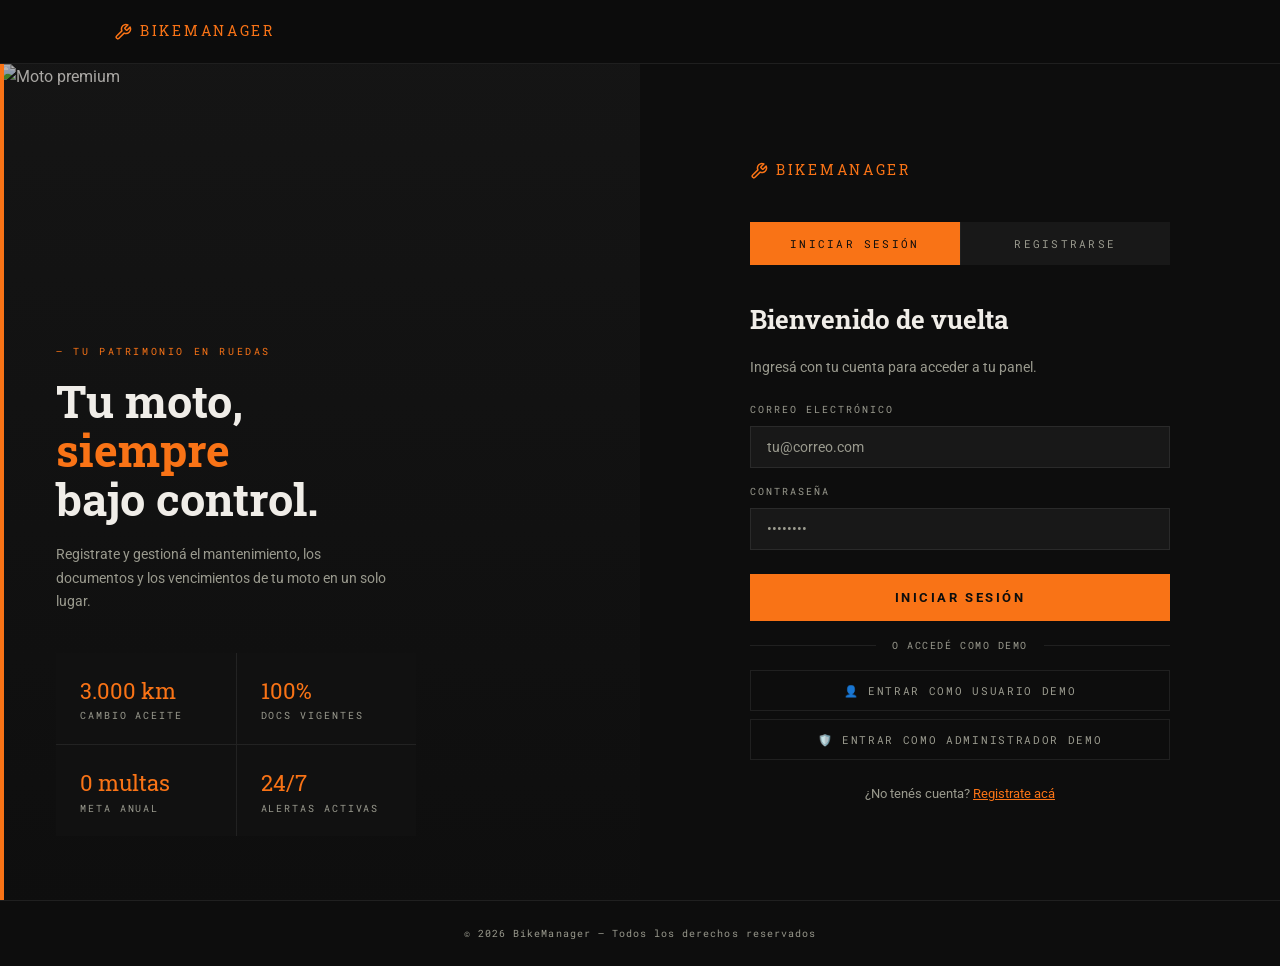
==== auth.html @ ee9ff850 "feat: add authentication and dashboard pages" ====
<!DOCTYPE html>
<html lang="es">
<head>
  <meta charset="UTF-8" />
  <meta name="viewport" content="width=device-width, initial-scale=1.0" />
  <title>BikeManager — Acceso</title>
  <link rel="preconnect" href="https://fonts.googleapis.com" />
  <link rel="preconnect" href="https://fonts.gstatic.com" crossorigin />
  <link href="https://fonts.googleapis.com/css2?family=Roboto+Slab:wght@400;700;900&family=Roboto:wght@400;500;700&family=Roboto+Mono:wght@400;500&display=swap" rel="stylesheet" />
    <link rel="stylesheet" href="auth.css">
</head>
<body>

<nav>
  <div class="nav-inner">
    <a href="index.html" class="nav-brand">
      <svg width="18" height="18" viewBox="0 0 24 24" fill="none" stroke="#f97316" stroke-width="2" stroke-linecap="round" stroke-linejoin="round"><path d="M14.7 6.3a1 1 0 0 0 0 1.4l1.6 1.6a1 1 0 0 0 1.4 0l3.77-3.77a6 6 0 0 1-7.94 7.94l-6.91 6.91a2.12 2.12 0 0 1-3-3l6.91-6.91a6 6 0 0 1 7.94-7.94l-3.76 3.76z"/></svg>
      BikeManager
    </a>
  </div>
</nav>

<div class="auth-wrapper">

  <!-- IZQUIERDA decorativa -->
  <div class="auth-left">
    <div class="auth-left-img">
      <img src="https://images.unsplash.com/photo-1558618666-fcd25c85cd64?w=800&h=1000&fit=crop&auto=format" alt="Moto premium" />
    </div>
    <div class="auth-left-bar"></div>
    <div class="auth-left-content">
      <p class="auth-left-tag">— Tu patrimonio en ruedas</p>
      <h2 class="auth-left-title">Tu moto,<br><span>siempre</span><br>bajo control.</h2>
      <p class="auth-left-sub">Registrate y gestioná el mantenimiento, los documentos y los vencimientos de tu moto en un solo lugar.</p>
      <div class="auth-stats">
        <div class="auth-stat"><div class="auth-stat-val">3.000 km</div><div class="auth-stat-lbl">Cambio aceite</div></div>
        <div class="auth-stat"><div class="auth-stat-val">100%</div><div class="auth-stat-lbl">Docs vigentes</div></div>
        <div class="auth-stat"><div class="auth-stat-val">0 multas</div><div class="auth-stat-lbl">Meta anual</div></div>
        <div class="auth-stat"><div class="auth-stat-val">24/7</div><div class="auth-stat-lbl">Alertas activas</div></div>
      </div>
    </div>
  </div>

  <!-- DERECHA formulario -->
  <div class="auth-right">
    <div class="auth-box">

      <div class="auth-logo">
        <svg width="18" height="18" viewBox="0 0 24 24" fill="none" stroke="#f97316" stroke-width="2" stroke-linecap="round" stroke-linejoin="round"><path d="M14.7 6.3a1 1 0 0 0 0 1.4l1.6 1.6a1 1 0 0 0 1.4 0l3.77-3.77a6 6 0 0 1-7.94 7.94l-6.91 6.91a2.12 2.12 0 0 1-3-3l6.91-6.91a6 6 0 0 1 7.94-7.94l-3.76 3.76z"/></svg>
        BikeManager
      </div>

      <!-- TABS -->
      <div class="auth-tabs">
        <button class="auth-tab active" onclick="switchTab('login')">Iniciar sesión</button>
        <button class="auth-tab" onclick="switchTab('register')">Registrarse</button>
      </div>

      <!-- FORM LOGIN -->
      <div class="auth-form active" id="form-login">
        <h2 class="auth-title">Bienvenido de vuelta</h2>
        <p class="auth-sub">Ingresá con tu cuenta para acceder a tu panel.</p>

        <div id="msg-login" class="auth-msg"></div>

        <div class="form-field">
          <label class="form-label">Correo electrónico</label>
          <input type="email" id="login-email" class="form-input" placeholder="tu@correo.com" />
        </div>
        <div class="form-field">
          <label class="form-label">Contraseña</label>
          <input type="password" id="login-pass" class="form-input" placeholder="••••••••" />
        </div>
        <button class="btn-submit" onclick="doLogin()">Iniciar sesión</button>

        <div class="auth-divider">o accedé como demo</div>

        <div class="auth-demo">
          <button class="btn-demo" onclick="demoLogin('user')">👤 Entrar como usuario demo</button>
          <button class="btn-demo" onclick="demoLogin('admin')">🛡️ Entrar como administrador demo</button>
        </div>

        <p class="auth-switch">¿No tenés cuenta? <a onclick="switchTab('register')">Registrate acá</a></p>
      </div>

      <!-- FORM REGISTRO -->
      <div class="auth-form" id="form-register">
        <h2 class="auth-title">Creá tu cuenta</h2>
        <p class="auth-sub">Registrá tu moto y empezá a gestionar todo desde un solo lugar.</p>

        <div id="msg-register" class="auth-msg"></div>

        <div class="form-row">
          <div class="form-field">
            <label class="form-label">Nombre</label>
            <input type="text" id="reg-nombre" class="form-input" placeholder="Nombre" />
          </div>
          <div class="form-field">
            <label class="form-label">Apellido</label>
            <input type="text" id="reg-apellido" class="form-input" placeholder="Apellido" />
          </div>
        </div>
        <div class="form-field">
          <label class="form-label">Correo electrónico</label>
          <input type="email" id="reg-email" class="form-input" placeholder="tu@correo.com" />
        </div>
        <div class="form-field">
          <label class="form-label">Teléfono</label>
          <input type="tel" id="reg-tel" class="form-input" placeholder="+57 300 000 0000" />
        </div>
        <div class="form-field">
          <label class="form-label">Contraseña</label>
          <input type="password" id="reg-pass" class="form-input" placeholder="Mínimo 6 caracteres" />
        </div>
        <div class="form-field">
          <label class="form-label">Confirmar contraseña</label>
          <input type="password" id="reg-pass2" class="form-input" placeholder="Repetí la contraseña" />
        </div>
        <button class="btn-submit" onclick="doRegister()">Crear cuenta</button>

        <p class="auth-switch">¿Ya tenés cuenta? <a onclick="switchTab('login')">Iniciá sesión</a></p>
      </div>

    </div>
  </div>
</div>

<div class="auth-footer">© 2026 BikeManager — Todos los derechos reservados</div>

<script>
  // ─── DEMO USERS ──────────────────────────────────────────────
  const DEMO_USERS = [
    {
      id: 'u1', email: 'usuario@demo.com', pass: 'demo123',
      nombre: 'Carlos', apellido: 'Rodríguez', tel: '+57 316 8456 789',
      role: 'user',
      moto: { marca: 'KTM', modelo: 'Duke 390', año: 2022, color: 'Naranja', placa: 'BKM-123', km: 18400 },
      mantenimientos: [
        { tipo: 'Cambio de aceite', fecha: '2026-03-10', km: 15000, prox_km: 18000, estado: 'vencido' },
        { tipo: 'Filtro de aire',   fecha: '2026-01-15', km: 12000, prox_km: 18000, estado: 'vencido' },
        { tipo: 'Revisión de frenos', fecha: '2025-11-20', km: 10000, prox_km: 20000, estado: 'ok' },
        { tipo: 'Cadena y piñones', fecha: '2026-02-05', km: 14000, prox_km: 19000, estado: 'proximo' },
      ],
      documentos: [
        { nombre: 'SOAT',               vence: '2026-08-15', estado: 'ok' },
        { nombre: 'VTV / Rev. Técnica', vence: '2026-12-01', estado: 'ok' },
        { nombre: 'Licencia conducir',  vence: '2026-06-30', estado: 'proximo' },
        { nombre: 'Póliza de seguro',   vence: '2026-07-10', estado: 'ok' },
      ]
    },
    {
      id: 'a1', email: 'admin@demo.com', pass: 'admin123',
      nombre: 'Valentina', apellido: 'Muñoz', tel: '+57 310 0000 001',
      role: 'admin'
    }
  ];

  // Seed localStorage con demo users si no existe
  if (!localStorage.getItem('bm_users')) {
    localStorage.setItem('bm_users', JSON.stringify(DEMO_USERS));
  }

  // ─── TAB SWITCH ──────────────────────────────────────────────
  function switchTab(tab) {
    document.querySelectorAll('.auth-tab').forEach((t, i) => {
      t.classList.toggle('active', (tab === 'login' && i === 0) || (tab === 'register' && i === 1));
    });
    document.getElementById('form-login').classList.toggle('active', tab === 'login');
    document.getElementById('form-register').classList.toggle('active', tab === 'register');
  }

  // ─── SHOW MSG ────────────────────────────────────────────────
  function showMsg(id, type, text) {
    const el = document.getElementById(id);
    el.className = 'auth-msg ' + type + ' show';
    el.textContent = text;
  }

  // ─── LOGIN ───────────────────────────────────────────────────
  function doLogin() {
    const email = document.getElementById('login-email').value.trim();
    const pass  = document.getElementById('login-pass').value;
    if (!email || !pass) { showMsg('msg-login','error','Completá todos los campos.'); return; }

    const users = JSON.parse(localStorage.getItem('bm_users') || '[]');
    const user  = users.find(u => u.email === email && u.pass === pass);
    if (!user) { showMsg('msg-login','error','Correo o contraseña incorrectos.'); return; }

    localStorage.setItem('bm_session', JSON.stringify({ id: user.id, nombre: user.nombre, role: user.role }));
    showMsg('msg-login','success','Acceso correcto. Redirigiendo...');
    setTimeout(() => {
      window.location.href = user.role === 'admin' ? 'dashboard-admin.html' : 'dashboard-user.html';
    }, 800);
  }

  // ─── DEMO LOGIN ──────────────────────────────────────────────
  function demoLogin(role) {
    const email = role === 'admin' ? 'admin@demo.com' : 'usuario@demo.com';
    const pass  = role === 'admin' ? 'admin123' : 'demo123';
    document.getElementById('login-email').value = email;
    document.getElementById('login-pass').value  = pass;
    doLogin();
  }

  // ─── REGISTER ────────────────────────────────────────────────
  function doRegister() {
    const nombre   = document.getElementById('reg-nombre').value.trim();
    const apellido = document.getElementById('reg-apellido').value.trim();
    const email    = document.getElementById('reg-email').value.trim();
    const tel      = document.getElementById('reg-tel').value.trim();
    const pass     = document.getElementById('reg-pass').value;
    const pass2    = document.getElementById('reg-pass2').value;

    if (!nombre || !apellido || !email || !tel || !pass || !pass2) {
      showMsg('msg-register','error','Completá todos los campos.'); return;
    }
    if (pass.length < 6) {
      showMsg('msg-register','error','La contraseña debe tener al menos 6 caracteres.'); return;
    }
    if (pass !== pass2) {
      showMsg('msg-register','error','Las contraseñas no coinciden.'); return;
    }

    const users = JSON.parse(localStorage.getItem('bm_users') || '[]');
    if (users.find(u => u.email === email)) {
      showMsg('msg-register','error','Ese correo ya está registrado.'); return;
    }

    const newUser = {
      id: 'u' + Date.now(), email, pass, nombre, apellido, tel, role: 'user',
      moto: null, mantenimientos: [], documentos: []
    };
    users.push(newUser);
    localStorage.setItem('bm_users', JSON.stringify(users));
    showMsg('msg-register','success','Cuenta creada. Podés iniciar sesión.');
    setTimeout(() => switchTab('login'), 1200);
  }

  // Redirigir si ya hay sesión activa
  const session = localStorage.getItem('bm_session');
  if (session) {
    const s = JSON.parse(session);
    window.location.href = s.role === 'admin' ? 'dashboard-admin.html' : 'dashboard-user.html';
  }
</script>
</body>
</html>
---- auth.css ----
*, *::before, *::after {
  box-sizing: border-box;
  margin: 0;
  padding: 0;
}

:root {
  --bg: #0d0d0d;
  --bg2: #181818;
  --bg3: #222222;
  --text: #f0ede8;
  --muted: #9a9a8e;
  --border: rgba(255, 255, 255, 0.08);
  --orange: #f97316;
  --radius: 3px;
}

body {
  background: var(--bg);
  color: var(--text);
  font-family: 'Roboto', sans-serif;
  font-size: 16px;
  line-height: 1.6;
  min-height: 100vh;
  display: flex;
  flex-direction: column;
}

h1, h2, h3 {
  font-family: 'Roboto Slab', serif;
  line-height: 1.15;
  font-weight: 700;
}

a {
  color: inherit;
  text-decoration: none;
}

button {
  cursor: pointer;
  font-family: inherit;
}

/* NAV */
nav {
  background: rgba(13, 13, 13, 0.95);
  backdrop-filter: blur(8px);
  border-bottom: 1px solid var(--border);
  height: 64px;
}

.nav-inner {
  max-width: 1100px;
  margin: 0 auto;
  padding: 0 24px;
  display: flex;
  align-items: center;
  justify-content: space-between;
  height: 100%;
}

.nav-brand {
  display: flex;
  align-items: center;
  gap: 8px;
  font-family: 'Roboto Slab', serif;
  font-size: 0.85rem;
  letter-spacing: 0.2em;
  text-transform: uppercase;
  color: var(--orange);
}

/* LAYOUT */
.auth-wrapper {
  flex: 1;
  display: grid;
  grid-template-columns: 1fr 1fr;
  min-height: calc(100vh - 64px);
}

/* LEFT PANEL — decorativo */
.auth-left {
  position: relative;
  overflow: hidden;
  background: var(--bg2);
  display: flex;
  flex-direction: column;
  justify-content: flex-end;
  padding: 64px 56px;
}

.auth-left-img {
  position: absolute;
  inset: 0;
}

.auth-left-img img {
  width: 100%;
  height: 100%;
  object-fit: cover;
}

.auth-left-img::after {
  content: '';
  position: absolute;
  inset: 0;
  background: linear-gradient(180deg, rgba(13, 13, 13, 0.3) 0%, rgba(13, 13, 13, 0.9) 100%);
}

.auth-left-bar {
  position: absolute;
  left: 0;
  top: 0;
  bottom: 0;
  width: 4px;
  background: var(--orange);
}

.auth-left-content {
  position: relative;
  z-index: 1;
}

.auth-left-tag {
  font-family: 'Roboto Mono', monospace;
  font-size: 0.65rem;
  letter-spacing: 0.25em;
  text-transform: uppercase;
  color: var(--orange);
  margin-bottom: 16px;
}

.auth-left-title {
  font-size: clamp(2rem, 3.5vw, 3rem);
  margin-bottom: 20px;
  line-height: 1.1;
}

.auth-left-title span {
  color: var(--orange);
}

.auth-left-sub {
  color: var(--muted);
  font-size: 0.9rem;
  max-width: 340px;
  margin-bottom: 40px;
}

.auth-stats {
  display: grid;
  grid-template-columns: 1fr 1fr;
  gap: 1px;
  background: var(--border);
  max-width: 360px;
}

.auth-stat {
  background: rgba(13, 13, 13, 0.8);
  padding: 20px 24px;
}

.auth-stat-val {
  font-family: 'Roboto Slab', serif;
  font-size: 1.4rem;
  color: var(--orange);
}

.auth-stat-lbl {
  font-family: 'Roboto Mono', monospace;
  font-size: 0.6rem;
  letter-spacing: 0.2em;
  text-transform: uppercase;
  color: var(--muted);
}

/* RIGHT PANEL — formulario */
.auth-right {
  display: flex;
  align-items: center;
  justify-content: center;
  padding: 48px 32px;
  background: var(--bg);
}

.auth-box {
  width: 100%;
  max-width: 420px;
}

.auth-logo {
  display: flex;
  align-items: center;
  gap: 8px;
  font-family: 'Roboto Slab', serif;
  font-size: 0.85rem;
  letter-spacing: 0.2em;
  text-transform: uppercase;
  color: var(--orange);
  margin-bottom: 40px;
}

/* TABS */
.auth-tabs {
  display: grid;
  grid-template-columns: 1fr 1fr;
  gap: 1px;
  background: var(--border);
  margin-bottom: 40px;
}

.auth-tab {
  background: var(--bg2);
  border: none;
  color: var(--muted);
  font-family: 'Roboto Mono', monospace;
  font-size: 0.7rem;
  letter-spacing: 0.2em;
  text-transform: uppercase;
  padding: 14px;
  transition: background 0.2s, color 0.2s;
}

.auth-tab.active {
  background: var(--orange);
  color: #0d0d0d;
}

/* FORMS */
.auth-form {
  display: none;
  flex-direction: column;
  gap: 16px;
}

.auth-form.active {
  display: flex;
}

.auth-title {
  font-size: 1.6rem;
  margin-bottom: 6px;
}

.auth-sub {
  color: var(--muted);
  font-size: 0.875rem;
  margin-bottom: 8px;
}

.form-field {
  display: flex;
  flex-direction: column;
  gap: 8px;
}

.form-row {
  display: grid;
  grid-template-columns: 1fr 1fr;
  gap: 16px;
}

.form-label {
  font-family: 'Roboto Mono', monospace;
  font-size: 0.62rem;
  letter-spacing: 0.2em;
  text-transform: uppercase;
  color: var(--muted);
}

.form-input {
  background: var(--bg2);
  border: 1px solid var(--border);
  padding: 12px 16px;
  color: var(--text);
  font-family: 'Roboto', sans-serif;
  font-size: 0.875rem;
  outline: none;
  transition: border-color 0.2s;
  width: 100%;
}

.form-input::placeholder {
  color: var(--muted);
}

.form-input:focus {
  border-color: var(--orange);
}

.btn-submit {
  background: var(--orange);
  color: #0d0d0d;
  border: none;
  padding: 16px;
  font-family: 'Roboto', sans-serif;
  font-size: 0.8rem;
  letter-spacing: 0.2em;
  text-transform: uppercase;
  font-weight: 700;
  transition: opacity 0.2s;
  margin-top: 8px;
  cursor: pointer;
  width: 100%;
}

.btn-submit:hover {
  opacity: 0.88;
}

.auth-divider {
  display: flex;
  align-items: center;
  gap: 16px;
  font-family: 'Roboto Mono', monospace;
  font-size: 0.65rem;
  letter-spacing: 0.15em;
  text-transform: uppercase;
  color: var(--muted);
}

.auth-divider::before, .auth-divider::after {
  content: '';
  flex: 1;
  height: 1px;
  background: var(--border);
}

.auth-demo {
  display: flex;
  flex-direction: column;
  gap: 8px;
}

.btn-demo {
  background: none;
  border: 1px solid var(--border);
  color: var(--muted);
  padding: 12px 16px;
  font-family: 'Roboto Mono', monospace;
  font-size: 0.7rem;
  letter-spacing: 0.15em;
  text-transform: uppercase;
  transition: border-color 0.2s, color 0.2s;
  width: 100%;
}

.btn-demo:hover {
  border-color: var(--orange);
  color: var(--orange);
}

.auth-switch {
  text-align: center;
  font-size: 0.8rem;
  color: var(--muted);
  margin-top: 8px;
}

.auth-switch a {
  color: var(--orange);
  text-decoration: underline;
  cursor: pointer;
}

/* Error / success msgs */
.auth-msg {
  padding: 12px 16px;
  font-size: 0.8rem;
  border: 1px solid;
  font-family: 'Roboto Mono', monospace;
  letter-spacing: 0.05em;
  display: none;
}

.auth-msg.error {
  color: #f87171;
  border-color: rgba(248, 113, 113, 0.3);
  background: rgba(248, 113, 113, 0.05);
}

.auth-msg.success {
  color: #4ade80;
  border-color: rgba(74, 222, 128, 0.3);
  background: rgba(74, 222, 128, 0.05);
}

.auth-msg.show {
  display: block;
}

/* Footer mínimo */
.auth-footer {
  border-top: 1px solid var(--border);
  padding: 24px;
  text-align: center;
  font-family: 'Roboto Mono', monospace;
  font-size: 0.65rem;
  color: var(--muted);
  letter-spacing: 0.1em;
}

@media (max-width: 768px) {
  .auth-wrapper {
    grid-template-columns: 1fr;
  }

  .auth-left {
    display: none;
  }

  .auth-right {
    align-items: flex-start;
    padding-top: 40px;
  }
}
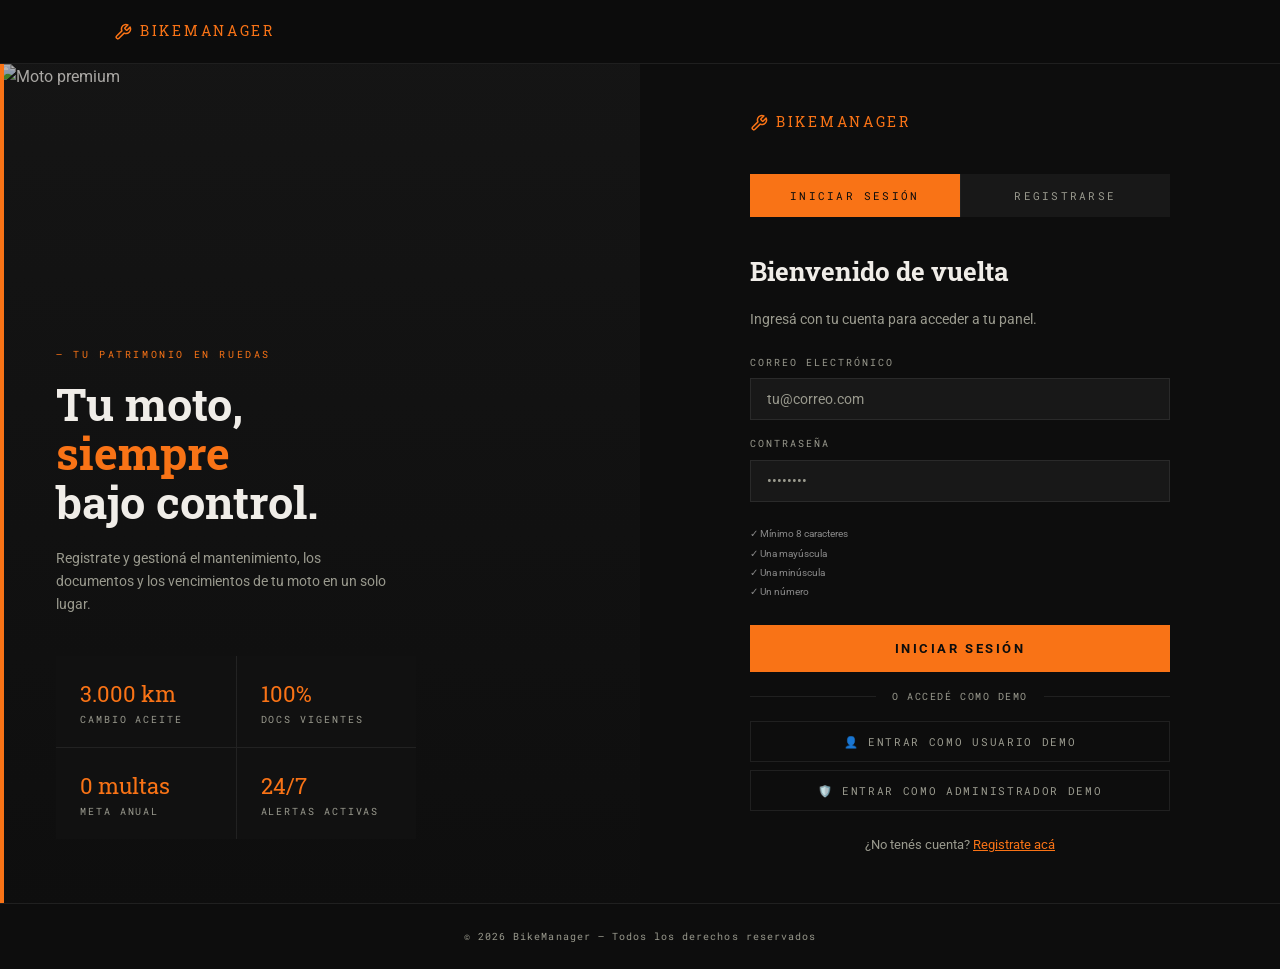
==== commit 6a4bf19d: "Mejora validaciones HTML5 y seguridad del registro" ====
--- a/auth.html
+++ b/auth.html
@@ -65,11 +65,19 @@
 
         <div class="form-field">
           <label class="form-label">Correo electrónico</label>
-          <input type="email" id="login-email" class="form-input" placeholder="tu@correo.com" />
+          <input type="email" id="login-email" class="form-input" placeholder="tu@correo.com" required maxlength="100" autocomplete="email"/>
         </div>
         <div class="form-field">
           <label class="form-label">Contraseña</label>
-          <input type="password" id="login-pass" class="form-input" placeholder="••••••••" />
+          <input type="password" id="login-pass" class="form-input" placeholder="••••••••" required minlength="8" maxlength="20" autocomplete="current-password"/>
+        </div>
+        <div class="password-rules">
+          <small>
+            ✓ Mínimo 8 caracteres<br>
+            ✓ Una mayúscula<br>
+            ✓ Una minúscula<br>
+            ✓ Un número
+          </small>
         </div>
         <button class="btn-submit" onclick="doLogin()">Iniciar sesión</button>
 
@@ -93,28 +101,28 @@
         <div class="form-row">
           <div class="form-field">
             <label class="form-label">Nombre</label>
-            <input type="text" id="reg-nombre" class="form-input" placeholder="Nombre" />
+            <input type="text" id="reg-nombre" class="form-input" placeholder="Nombre" required minlength="3" maxlength="50" pattern="[A-Za-zÁÉÍÓÚáéíóúÑñ ]+" />
           </div>
           <div class="form-field">
             <label class="form-label">Apellido</label>
-            <input type="text" id="reg-apellido" class="form-input" placeholder="Apellido" />
+            <input type="text" id="reg-apellido" class="form-input" placeholder="Apellido" required minlength="2" maxlength="50" pattern="[A-Za-zÁÉÍÓÚáéíóúÑñ ]+"/>
           </div>
         </div>
         <div class="form-field">
           <label class="form-label">Correo electrónico</label>
-          <input type="email" id="reg-email" class="form-input" placeholder="tu@correo.com" />
+          <input type="email" id="reg-email" class="form-input" placeholder="tu@correo.com" required maxlength="100" autocomplete="email"/>
         </div>
         <div class="form-field">
           <label class="form-label">Teléfono</label>
-          <input type="tel" id="reg-tel" class="form-input" placeholder="+57 300 000 0000" />
+          <input type="tel" id="reg-tel" class="form-input" placeholder="3001234567" required maxlength="10" pattern="^3[0-9]{9}$" title="Ingrese un celular válido"/>
         </div>
         <div class="form-field">
           <label class="form-label">Contraseña</label>
-          <input type="password" id="reg-pass" class="form-input" placeholder="Mínimo 6 caracteres" />
+          <input type="password" id="reg-pass" class="form-input" placeholder="Contraseña segura" required minlength="8" maxlength="20" pattern="^(?=.*[a-z])(?=.*[A-Z])(?=.*\d).{8,20}$" title="Debe contener mayúscula, minúscula y número"/>
         </div>
         <div class="form-field">
           <label class="form-label">Confirmar contraseña</label>
-          <input type="password" id="reg-pass2" class="form-input" placeholder="Repetí la contraseña" />
+          <input type="password" id="reg-pass2" class="form-input" placeholder="Repetí la contraseña" required minlength="8" maxlength="20"/>
         </div>
         <button class="btn-submit" onclick="doRegister()">Crear cuenta</button>
 
@@ -202,10 +210,23 @@
     doLogin();
   }
 
+  function sanitizeInput(text) {
+    return text
+      .replace(/</g, "")
+      .replace(/>/g, "")
+      .replace(/"/g, "")
+      .replace(/'/g, "")
+      .trim();
+  }
+
+  function isStrongPassword(password) {
+    return /^(?=.*[a-z])(?=.*[A-Z])(?=.*\d).{8,20}$/.test(password);
+  }
+
   // ─── REGISTER ────────────────────────────────────────────────
   function doRegister() {
-    const nombre   = document.getElementById('reg-nombre').value.trim();
-    const apellido = document.getElementById('reg-apellido').value.trim();
+    const nombre = sanitizeInput(document.getElementById('reg-nombre').value);
+    const apellido = sanitizeInput(document.getElementById('reg-apellido').value);
     const email    = document.getElementById('reg-email').value.trim();
     const tel      = document.getElementById('reg-tel').value.trim();
     const pass     = document.getElementById('reg-pass').value;
@@ -214,8 +235,8 @@
     if (!nombre || !apellido || !email || !tel || !pass || !pass2) {
       showMsg('msg-register','error','Completá todos los campos.'); return;
     }
-    if (pass.length < 6) {
-      showMsg('msg-register','error','La contraseña debe tener al menos 6 caracteres.'); return;
+    if (!isStrongPassword(pass)) { 
+      showMsg('msg-register', 'error', 'La contraseña debe tener mayúscula, minúscula y número.'); return;
     }
     if (pass !== pass2) {
       showMsg('msg-register','error','Las contraseñas no coinciden.'); return;
@@ -236,6 +257,25 @@
     setTimeout(() => switchTab('login'), 1200);
   }
 
+  //BLOQUEAR PEGAR EN CONFIRMAR CONTRASEÑA
+  document
+  .getElementById('reg-pass2')
+  .addEventListener('paste', function(e){
+
+    e.preventDefault();
+
+  });
+
+  document
+  .getElementById('reg-pass')
+  .addEventListener('keypress', function(e){
+
+    if(e.key === ' '){
+        e.preventDefault();
+    }
+
+  }); 
+
   // Redirigir si ya hay sesión activa
   const session = localStorage.getItem('bm_session');
   if (session) {
--- a/auth.css
+++ b/auth.css
@@ -416,3 +416,17 @@
     padding-top: 40px;
   }
 }
+
+.form-input:valid {
+    border: 2px solid #22c55e;
+}
+
+.form-input:invalid:not(:placeholder-shown) {
+    border: 2px solid #ef4444;
+}
+
+.password-rules {
+    margin-top: 6px;
+    font-size: 12px;
+    color: #888;
+}
